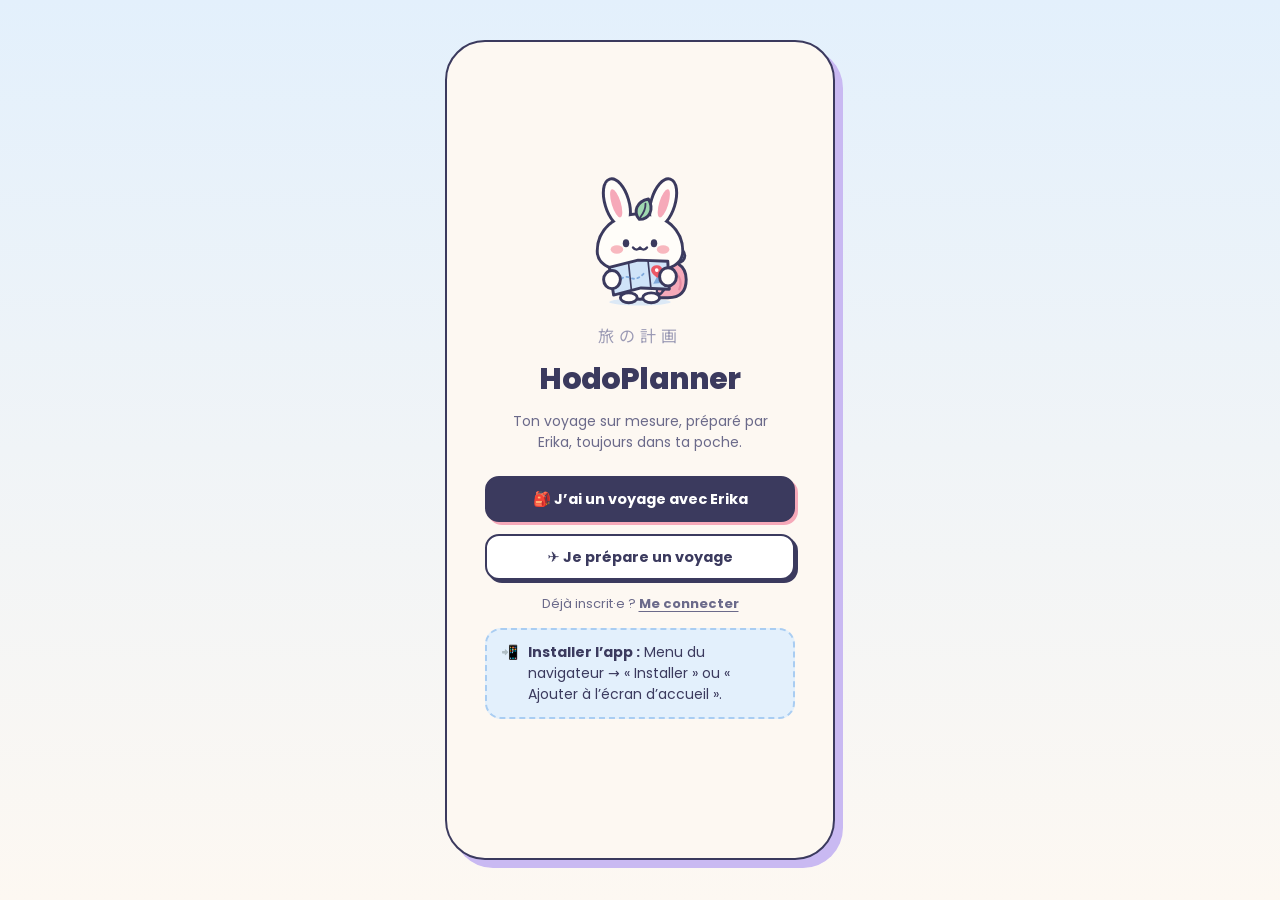
==== app/index.html @ 9a91592e "App HodoPlanner v1 branchée sur Supabase (et mode démo) - app/ : app web installable pour les voyage" ====
<!DOCTYPE html>
<html lang="fr">
<head>
  <meta charset="UTF-8" />
  <meta name="viewport" content="width=device-width, initial-scale=1, viewport-fit=cover" />
  <title>HodoPlanner · mon voyage</title>
  <meta name="description" content="Ton voyage sur mesure préparé par Erika : réservations à cocher, programme jour par jour, carte et infos pratiques." />
  <meta name="robots" content="noindex" />
  <meta name="theme-color" content="#3b3a5e" />
  <link rel="manifest" href="manifest.webmanifest" />
  <link rel="icon" href="../images/brand/lapin-icone.svg" type="image/svg+xml" />
  <link rel="apple-touch-icon" href="../images/brand/lapin-app-192.png" />
  <meta name="apple-mobile-web-app-capable" content="yes" />
  <meta name="apple-mobile-web-app-title" content="HodoPlanner" />
  <link rel="preconnect" href="https://fonts.googleapis.com" />
  <link rel="preconnect" href="https://fonts.gstatic.com" crossorigin />
  <link href="https://fonts.googleapis.com/css2?family=Noto+Sans+JP:wght@400&family=Poppins:wght@400;500;600;700;800&display=swap" rel="stylesheet" />
  <link rel="stylesheet" href="../assets/planner.css" />
  <link rel="stylesheet" href="../assets/vendor/leaflet/leaflet.css" />
  <link rel="stylesheet" href="app.css" />
</head>
<body data-no-banner>
  <div class="demo-tag" id="demoTag">Mode démo · données d’exemple <button type="button">tout remettre à zéro</button></div>
  <div class="stage"><div class="phone" id="phone"></div></div>

  <script src="config.js"></script>
  <script src="../assets/vendor/supabase/supabase.js"></script>
  <script src="../assets/vendor/leaflet/leaflet.js"></script>
  <script src="../assets/icons.js"></script>
  <script src="../assets/rules.js"></script>
  <script src="api.js"></script>
  <script src="app.js"></script>
  <script src="update.js"></script>
</body>
</html>
---- assets/planner.css ----
/* HodoPlanner · style « carnet de voyage », aligné sur HodoGuides bêta et les guides PDF
   (fond crème, contour marine, ombres pastel décalées, Poppins) */
:root{
  --ink:#3b3a5e;
  --ink-2:#6b6a8a;
  --ink-3:#9a99b4;
  --paper:#fdf8f2;
  --card:#ffffff;
  --tint:#f6f1fb;
  --pink:#f6a9b9;
  --pink-soft:#fde3ea;
  --blue:#a9cdf2;
  --blue-soft:#e3f0fc;
  --mint:#8fd6b1;
  --mint-soft:#dff5ea;
  --yellow:#ffd98a;
  --yellow-soft:#fff3d6;
  --lav:#c9b9f2;
  --lav-soft:#efe9fc;
  --red:#ec5866;
  --line:2.5px solid var(--ink);
  --radius:20px;
  --font:"Poppins",system-ui,-apple-system,"Segoe UI",sans-serif;
  --font-jp:"Noto Sans JP","Hiragino Sans","Yu Gothic",sans-serif;
  --safe-b:env(safe-area-inset-bottom,0px);
}

*{box-sizing:border-box}
html{-webkit-text-size-adjust:100%; scroll-behavior:smooth; scroll-padding-top:80px}
body{margin:0; background:var(--paper); color:var(--ink); font-family:var(--font); -webkit-font-smoothing:antialiased; line-height:1.55; font-size:15px}
a{color:inherit}
button{font:inherit; color:inherit; cursor:pointer}
img{max-width:100%}
h1,h2,h3{margin:0; font-weight:800; letter-spacing:-.4px; line-height:1.15}
p{margin:0}
.jp{font-family:var(--font-jp); font-weight:400; color:var(--ink-3); letter-spacing:0}
.muted{color:var(--ink-2)}
.small{font-size:13px; color:var(--ink-2)}
.hidden{display:none !important}

.wrap{max-width:1120px; margin:0 auto; padding:0 18px}
.wrap.narrow{max-width:880px}

/* ---------- Header ---------- */
.top{position:sticky; top:0; z-index:50; background:rgba(253,248,242,.92); backdrop-filter:blur(8px); -webkit-backdrop-filter:blur(8px); border-bottom:2px solid var(--ink)}
.top-in{display:flex; align-items:center; justify-content:space-between; gap:12px; padding:10px 18px; max-width:1120px; margin:0 auto}
.brand{display:flex; align-items:center; gap:8px; text-decoration:none; background:#fff; border:2px solid var(--ink); border-radius:14px; padding:3px 12px 3px 4px; box-shadow:2px 2px 0 var(--pink)}
.brand img{width:30px; height:30px; display:block}
.brand b{font-weight:800; font-size:17px; letter-spacing:-.3px}
.top-actions{display:flex; align-items:center; gap:8px}
.nav-links{display:none; gap:4px}
.nav-links a{padding:7px 12px; border-radius:12px; text-decoration:none; font-weight:600; font-size:14px}
.nav-links a:hover{background:var(--tint)}
@media (min-width:860px){ .nav-links{display:flex} }
.back-link{font-size:13.5px; font-weight:700; color:var(--ink-2); text-decoration:none}
.back-link:hover{color:var(--ink)}

/* ---------- Building blocks (identiques à HodoGuides) ---------- */
.card{background:var(--card); border:var(--line); border-radius:var(--radius); box-shadow:4px 4px 0 var(--sh, var(--pink)); padding:18px}
.label{display:inline-block; background:var(--lb, var(--pink)); color:var(--ink); font-size:10.5px; font-weight:700; letter-spacing:.14em; text-transform:uppercase; padding:5px 12px; border-radius:99px}
.kicker{display:inline-block; border:2px solid var(--ink); border-radius:99px; padding:4px 14px; font-size:10.5px; font-weight:700; letter-spacing:.14em; text-transform:uppercase; background:#fff}
.pill{display:inline-flex; align-items:center; gap:5px; border-radius:99px; padding:4px 11px; font-size:12px; font-weight:600; background:var(--bg, #fff); border:1.5px solid var(--b, transparent); white-space:nowrap}
.pill.strong{border:2px solid var(--ink); font-weight:700}
.pill.dark{background:var(--ink); color:#fff; border-color:var(--ink)}
.p-pink{--bg:var(--pink-soft); --b:var(--pink)}
.p-blue{--bg:var(--blue-soft); --b:var(--blue)}
.p-mint{--bg:var(--mint-soft); --b:var(--mint)}
.p-yellow{--bg:var(--yellow-soft); --b:var(--yellow)}
.p-lav{--bg:var(--lav-soft); --b:var(--lav)}

.btn{display:inline-flex; align-items:center; justify-content:center; gap:8px; min-height:46px; padding:0 20px; border-radius:14px; font-weight:700; font-size:14.5px; text-decoration:none; border:var(--line); background:#fff; color:var(--ink); box-shadow:3px 3px 0 var(--ink); transition:transform .1s ease, box-shadow .1s ease}
.btn:hover{transform:translate(-1px,-1px); box-shadow:4px 4px 0 var(--ink)}
.btn:active{transform:translate(2px,2px); box-shadow:1px 1px 0 var(--ink)}
.btn.dark{background:var(--ink); color:#fff; box-shadow:3px 3px 0 var(--pink)}
.btn.dark:hover{box-shadow:4px 4px 0 var(--pink)}
.btn.pink{background:var(--pink)}
.btn.yellow{background:var(--yellow)}
.btn.small{min-height:38px; padding:0 13px; font-size:13px; border-width:2px; box-shadow:2px 2px 0 var(--ink)}
.btn.dark.small{box-shadow:2px 2px 0 var(--pink)}
.btn[disabled]{opacity:.45; cursor:not-allowed; transform:none; box-shadow:2px 2px 0 var(--ink-3)}
.linklike{border:0; background:none; padding:0; font-weight:700; text-decoration:underline; text-underline-offset:3px}

.icon-tile{display:grid; place-items:center; width:46px; height:46px; flex:0 0 46px; background:var(--tint); border:2px solid var(--ink); border-radius:14px; font-size:18px}
.num{display:grid; place-items:center; width:32px; height:32px; flex:0 0 32px; border-radius:50%; background:var(--nb, var(--pink)); border:2px solid var(--ink); font-weight:800; font-size:13px}

/* encadrés du PDF */
.note{display:flex; gap:10px; align-items:flex-start; border:2px dashed var(--nb, var(--blue)); background:var(--nbg, var(--blue-soft)); border-radius:16px; padding:12px 14px; font-size:14px; line-height:1.5}
.note.warn{--nb:var(--pink); --nbg:var(--pink-soft)}
.note.tip{--nb:#e9b84d; --nbg:var(--yellow-soft)}
.note .ico{flex:0 0 auto; font-weight:800}

/* titres de section façon PDF : étiquette + gros titre + kanji */
.sec{padding:44px 0 0}
.sec-head{display:grid; gap:8px; margin-bottom:18px}
.sec-head h2{font-size:clamp(26px, 4.4vw, 36px); display:flex; align-items:baseline; gap:10px; flex-wrap:wrap}
.sec-head h2 .jp{font-size:15px}
.sec-head p{color:var(--ink-2); max-width:640px}

.grid-2, .grid-3, .grid-4{display:grid; gap:18px}
@media (min-width:760px){ .grid-2{grid-template-columns:repeat(2,minmax(0,1fr))} .grid-3{grid-template-columns:repeat(3,minmax(0,1fr))} .grid-4{grid-template-columns:repeat(2,minmax(0,1fr))} }
@media (min-width:1000px){ .grid-4{grid-template-columns:repeat(4,minmax(0,1fr))} }

/* ---------- Formulaires ---------- */
form{display:grid; grid-template-columns:minmax(0,1fr); gap:16px}
.field{display:grid; gap:6px; align-content:start}
label, .lbl{font-weight:700; font-size:13.5px; color:var(--ink)}
.help{font-size:12px; color:var(--ink-2)}
input:not([type="checkbox"]):not([type="radio"]), select, textarea{
  width:100%; border:2px solid var(--ink); background:#fff; color:var(--ink);
  border-radius:14px; padding:11px 13px; font:inherit; font-size:16px; outline:none; min-height:46px;
}
.field{min-width:0}
input, select, textarea{max-width:100%; min-width:0}
input[type="date"]{-webkit-appearance:none; appearance:none; display:block}
input:focus, select:focus, textarea:focus{box-shadow:3px 3px 0 var(--blue)}
input::placeholder, textarea::placeholder{color:var(--ink-3)}
textarea{min-height:110px; resize:vertical}
select{appearance:none; -webkit-appearance:none; background-image:linear-gradient(45deg, transparent 50%, var(--ink) 50%), linear-gradient(135deg, var(--ink) 50%, transparent 50%); background-position:calc(100% - 18px) 50%, calc(100% - 13px) 50%; background-size:5px 5px; background-repeat:no-repeat; padding-right:34px}
input[type="checkbox"]{width:18px; height:18px; accent-color:var(--ink); flex:0 0 auto; margin:2px 0 0}
.check{display:flex; gap:9px; align-items:flex-start; font-weight:600; font-size:14px}
.row{display:flex; gap:10px; flex-wrap:wrap; align-items:center}
.between{display:flex; gap:14px; align-items:flex-start; justify-content:space-between; flex-wrap:wrap}
.invalid{box-shadow:3px 3px 0 var(--red) !important}

/* ---------- Tableau façon PDF ---------- */
.table-wrap{border:var(--line); border-radius:18px; overflow:hidden; background:#fff; box-shadow:4px 4px 0 var(--sh, var(--blue))}
.table{width:100%; border-collapse:collapse; font-size:14px}
.table th{background:var(--ink); color:#fff; text-align:left; font-size:12.5px; font-weight:700; padding:10px 12px}
.table td{padding:11px 12px; border-top:1px solid #eee8f3; vertical-align:top}
.table tr:nth-child(even) td{background:#fbf8fd}

/* ---------- Footer ---------- */
.foot{margin-top:56px; padding:26px 18px calc(30px + var(--safe-b)); text-align:center; font-size:12.5px; color:var(--ink-3); border-top:2px dashed #e4dced}
.foot a{color:var(--ink-2); font-weight:600}
.foot nav{display:flex; gap:14px; justify-content:center; flex-wrap:wrap; margin-bottom:8px}

/* bandeau « bientôt » */
.soon-banner{text-align:center; font-size:12.5px; font-weight:600; color:#8a6a1f; background:var(--yellow-soft); border-bottom:2px dashed var(--yellow); padding:6px 12px}
.soon-banner a{color:inherit; font-weight:700}

/* flocons décoratifs (comme les pages du PDF) */
.flakes{position:absolute; inset:0; pointer-events:none; overflow:hidden}
.flakes span{position:absolute; color:#c9dcf3; font-size:18px}

.toast{position:fixed; z-index:90; left:50%; bottom:calc(var(--safe-b) + 24px); transform:translate(-50%, 20px); opacity:0; transition:all .25s; pointer-events:none;
  background:var(--ink); color:#fff; padding:10px 16px; border-radius:99px; font-weight:600; font-size:14px; max-width:calc(100% - 32px); text-align:center}
.toast.show{opacity:1; transform:translate(-50%, 0)}

@media print{
  .top, .foot, .no-print{display:none !important}
  body{background:#fff}
  .card{box-shadow:none; break-inside:avoid}
}
---- assets/vendor/leaflet/leaflet.css ----
/* required styles */

.leaflet-pane,
.leaflet-tile,
.leaflet-marker-icon,
.leaflet-marker-shadow,
.leaflet-tile-container,
.leaflet-pane > svg,
.leaflet-pane > canvas,
.leaflet-zoom-box,
.leaflet-image-layer,
.leaflet-layer {
	position: absolute;
	left: 0;
	top: 0;
	}
.leaflet-container {
	overflow: hidden;
	}
.leaflet-tile,
.leaflet-marker-icon,
.leaflet-marker-shadow {
	-webkit-user-select: none;
	   -moz-user-select: none;
	        user-select: none;
	  -webkit-user-drag: none;
	}
/* Prevents IE11 from highlighting tiles in blue */
.leaflet-tile::selection {
	background: transparent;
}
/* Safari renders non-retina tile on retina better with this, but Chrome is worse */
.leaflet-safari .leaflet-tile {
	image-rendering: -webkit-optimize-contrast;
	}
/* hack that prevents hw layers "stretching" when loading new tiles */
.leaflet-safari .leaflet-tile-container {
	width: 1600px;
	height: 1600px;
	-webkit-transform-origin: 0 0;
	}
.leaflet-marker-icon,
.leaflet-marker-shadow {
	display: block;
	}
/* .leaflet-container svg: reset svg max-width decleration shipped in Joomla! (joomla.org) 3.x */
/* .leaflet-container img: map is broken in FF if you have max-width: 100% on tiles */
.leaflet-container .leaflet-overlay-pane svg {
	max-width: none !important;
	max-height: none !important;
	}
.leaflet-container .leaflet-marker-pane img,
.leaflet-container .leaflet-shadow-pane img,
.leaflet-container .leaflet-tile-pane img,
.leaflet-container img.leaflet-image-layer,
.leaflet-container .leaflet-tile {
	max-width: none !important;
	max-height: none !important;
	width: auto;
	padding: 0;
	}

.leaflet-container img.leaflet-tile {
	/* See: https://bugs.chromium.org/p/chromium/issues/detail?id=600120 */
	mix-blend-mode: plus-lighter;
}

.leaflet-container.leaflet-touch-zoom {
	-ms-touch-action: pan-x pan-y;
	touch-action: pan-x pan-y;
	}
.leaflet-container.leaflet-touch-drag {
	-ms-touch-action: pinch-zoom;
	/* Fallback for FF which doesn't support pinch-zoom */
	touch-action: none;
	touch-action: pinch-zoom;
}
.leaflet-container.leaflet-touch-drag.leaflet-touch-zoom {
	-ms-touch-action: none;
	touch-action: none;
}
.leaflet-container {
	-webkit-tap-highlight-color: transparent;
}
.leaflet-container a {
	-webkit-tap-highlight-color: rgba(51, 181, 229, 0.4);
}
.leaflet-tile {
	filter: inherit;
	visibility: hidden;
	}
.leaflet-tile-loaded {
	visibility: inherit;
	}
.leaflet-zoom-box {
	width: 0;
	height: 0;
	-moz-box-sizing: border-box;
	     box-sizing: border-box;
	z-index: 800;
	}
/* workaround for https://bugzilla.mozilla.org/show_bug.cgi?id=888319 */
.leaflet-overlay-pane svg {
	-moz-user-select: none;
	}

.leaflet-pane         { z-index: 400; }

.leaflet-tile-pane    { z-index: 200; }
.leaflet-overlay-pane { z-index: 400; }
.leaflet-shadow-pane  { z-index: 500; }
.leaflet-marker-pane  { z-index: 600; }
.leaflet-tooltip-pane   { z-index: 650; }
.leaflet-popup-pane   { z-index: 700; }

.leaflet-map-pane canvas { z-index: 100; }
.leaflet-map-pane svg    { z-index: 200; }

.leaflet-vml-shape {
	width: 1px;
	height: 1px;
	}
.lvml {
	behavior: url(#default#VML);
	display: inline-block;
	position: absolute;
	}


/* control positioning */

.leaflet-control {
	position: relative;
	z-index: 800;
	pointer-events: visiblePainted; /* IE 9-10 doesn't have auto */
	pointer-events: auto;
	}
.leaflet-top,
.leaflet-bottom {
	position: absolute;
	z-index: 1000;
	pointer-events: none;
	}
.leaflet-top {
	top: 0;
	}
.leaflet-right {
	right: 0;
	}
.leaflet-bottom {
	bottom: 0;
	}
.leaflet-left {
	left: 0;
	}
.leaflet-control {
	float: left;
	clear: both;
	}
.leaflet-right .leaflet-control {
	float: right;
	}
.leaflet-top .leaflet-control {
	margin-top: 10px;
	}
.leaflet-bottom .leaflet-control {
	margin-bottom: 10px;
	}
.leaflet-left .leaflet-control {
	margin-left: 10px;
	}
.leaflet-right .leaflet-control {
	margin-right: 10px;
	}


/* zoom and fade animations */

.leaflet-fade-anim .leaflet-popup {
	opacity: 0;
	-webkit-transition: opacity 0.2s linear;
	   -moz-transition: opacity 0.2s linear;
	        transition: opacity 0.2s linear;
	}
.leaflet-fade-anim .leaflet-map-pane .leaflet-popup {
	opacity: 1;
	}
.leaflet-zoom-animated {
	-webkit-transform-origin: 0 0;
	    -ms-transform-origin: 0 0;
	        transform-origin: 0 0;
	}
svg.leaflet-zoom-animated {
	will-change: transform;
}

.leaflet-zoom-anim .leaflet-zoom-animated {
	-webkit-transition: -webkit-transform 0.25s cubic-bezier(0,0,0.25,1);
	   -moz-transition:    -moz-transform 0.25s cubic-bezier(0,0,0.25,1);
	        transition:         transform 0.25s cubic-bezier(0,0,0.25,1);
	}
.leaflet-zoom-anim .leaflet-tile,
.leaflet-pan-anim .leaflet-tile {
	-webkit-transition: none;
	   -moz-transition: none;
	        transition: none;
	}

.leaflet-zoom-anim .leaflet-zoom-hide {
	visibility: hidden;
	}


/* cursors */

.leaflet-interactive {
	cursor: pointer;
	}
.leaflet-grab {
	cursor: -webkit-grab;
	cursor:    -moz-grab;
	cursor:         grab;
	}
.leaflet-crosshair,
.leaflet-crosshair .leaflet-interactive {
	cursor: crosshair;
	}
.leaflet-popup-pane,
.leaflet-control {
	cursor: auto;
	}
.leaflet-dragging .leaflet-grab,
.leaflet-dragging .leaflet-grab .leaflet-interactive,
.leaflet-dragging .leaflet-marker-draggable {
	cursor: move;
	cursor: -webkit-grabbing;
	cursor:    -moz-grabbing;
	cursor:         grabbing;
	}

/* marker & overlays interactivity */
.leaflet-marker-icon,
.leaflet-marker-shadow,
.leaflet-image-layer,
.leaflet-pane > svg path,
.leaflet-tile-container {
	pointer-events: none;
	}

.leaflet-marker-icon.leaflet-interactive,
.leaflet-image-layer.leaflet-interactive,
.leaflet-pane > svg path.leaflet-interactive,
svg.leaflet-image-layer.leaflet-interactive path {
	pointer-events: visiblePainted; /* IE 9-10 doesn't have auto */
	pointer-events: auto;
	}

/* visual tweaks */

.leaflet-container {
	background: #ddd;
	outline-offset: 1px;
	}
.leaflet-container a {
	color: #0078A8;
	}
.leaflet-zoom-box {
	border: 2px dotted #38f;
	background: rgba(255,255,255,0.5);
	}


/* general typography */
.leaflet-container {
	font-family: "Helvetica Neue", Arial, Helvetica, sans-serif;
	font-size: 12px;
	font-size: 0.75rem;
	line-height: 1.5;
	}


/* general toolbar styles */

.leaflet-bar {
	box-shadow: 0 1px 5px rgba(0,0,0,0.65);
	border-radius: 4px;
	}
.leaflet-bar a {
	background-color: #fff;
	border-bottom: 1px solid #ccc;
	width: 26px;
	height: 26px;
	line-height: 26px;
	display: block;
	text-align: center;
	text-decoration: none;
	color: black;
	}
.leaflet-bar a,
.leaflet-control-layers-toggle {
	background-position: 50% 50%;
	background-repeat: no-repeat;
	display: block;
	}
.leaflet-bar a:hover,
.leaflet-bar a:focus {
	background-color: #f4f4f4;
	}
.leaflet-bar a:first-child {
	border-top-left-radius: 4px;
	border-top-right-radius: 4px;
	}
.leaflet-bar a:last-child {
	border-bottom-left-radius: 4px;
	border-bottom-right-radius: 4px;
	border-bottom: none;
	}
.leaflet-bar a.leaflet-disabled {
	cursor: default;
	background-color: #f4f4f4;
	color: #bbb;
	}

.leaflet-touch .leaflet-bar a {
	width: 30px;
	height: 30px;
	line-height: 30px;
	}
.leaflet-touch .leaflet-bar a:first-child {
	border-top-left-radius: 2px;
	border-top-right-radius: 2px;
	}
.leaflet-touch .leaflet-bar a:last-child {
	border-bottom-left-radius: 2px;
	border-bottom-right-radius: 2px;
	}

/* zoom control */

.leaflet-control-zoom-in,
.leaflet-control-zoom-out {
	font: bold 18px 'Lucida Console', Monaco, monospace;
	text-indent: 1px;
	}

.leaflet-touch .leaflet-control-zoom-in, .leaflet-touch .leaflet-control-zoom-out  {
	font-size: 22px;
	}


/* layers control */

.leaflet-control-layers {
	box-shadow: 0 1px 5px rgba(0,0,0,0.4);
	background: #fff;
	border-radius: 5px;
	}
.leaflet-control-layers-toggle {
	background-image: url(images/layers.png);
	width: 36px;
	height: 36px;
	}
.leaflet-retina .leaflet-control-layers-toggle {
	background-image: url(images/layers-2x.png);
	background-size: 26px 26px;
	}
.leaflet-touch .leaflet-control-layers-toggle {
	width: 44px;
	height: 44px;
	}
.leaflet-control-layers .leaflet-control-layers-list,
.leaflet-control-layers-expanded .leaflet-control-layers-toggle {
	display: none;
	}
.leaflet-control-layers-expanded .leaflet-control-layers-list {
	display: block;
	position: relative;
	}
.leaflet-control-layers-expanded {
	padding: 6px 10px 6px 6px;
	color: #333;
	background: #fff;
	}
.leaflet-control-layers-scrollbar {
	overflow-y: scroll;
	overflow-x: hidden;
	padding-right: 5px;
	}
.leaflet-control-layers-selector {
	margin-top: 2px;
	position: relative;
	top: 1px;
	}
.leaflet-control-layers label {
	display: block;
	font-size: 13px;
	font-size: 1.08333em;
	}
.leaflet-control-layers-separator {
	height: 0;
	border-top: 1px solid #ddd;
	margin: 5px -10px 5px -6px;
	}

/* Default icon URLs */
.leaflet-default-icon-path { /* used only in path-guessing heuristic, see L.Icon.Default */
	background-image: url(images/marker-icon.png);
	}


/* attribution and scale controls */

.leaflet-container .leaflet-control-attribution {
	background: #fff;
	background: rgba(255, 255, 255, 0.8);
	margin: 0;
	}
.leaflet-control-attribution,
.leaflet-control-scale-line {
	padding: 0 5px;
	color: #333;
	line-height: 1.4;
	}
.leaflet-control-attribution a {
	text-decoration: none;
	}
.leaflet-control-attribution a:hover,
.leaflet-control-attribution a:focus {
	text-decoration: underline;
	}
.leaflet-attribution-flag {
	display: inline !important;
	vertical-align: baseline !important;
	width: 1em;
	height: 0.6669em;
	}
.leaflet-left .leaflet-control-scale {
	margin-left: 5px;
	}
.leaflet-bottom .leaflet-control-scale {
	margin-bottom: 5px;
	}
.leaflet-control-scale-line {
	border: 2px solid #777;
	border-top: none;
	line-height: 1.1;
	padding: 2px 5px 1px;
	white-space: nowrap;
	-moz-box-sizing: border-box;
	     box-sizing: border-box;
	background: rgba(255, 255, 255, 0.8);
	text-shadow: 1px 1px #fff;
	}
.leaflet-control-scale-line:not(:first-child) {
	border-top: 2px solid #777;
	border-bottom: none;
	margin-top: -2px;
	}
.leaflet-control-scale-line:not(:first-child):not(:last-child) {
	border-bottom: 2px solid #777;
	}

.leaflet-touch .leaflet-control-attribution,
.leaflet-touch .leaflet-control-layers,
.leaflet-touch .leaflet-bar {
	box-shadow: none;
	}
.leaflet-touch .leaflet-control-layers,
.leaflet-touch .leaflet-bar {
	border: 2px solid rgba(0,0,0,0.2);
	background-clip: padding-box;
	}


/* popup */

.leaflet-popup {
	position: absolute;
	text-align: center;
	margin-bottom: 20px;
	}
.leaflet-popup-content-wrapper {
	padding: 1px;
	text-align: left;
	border-radius: 12px;
	}
.leaflet-popup-content {
	margin: 13px 24px 13px 20px;
	line-height: 1.3;
	font-size: 13px;
	font-size: 1.08333em;
	min-height: 1px;
	}
.leaflet-popup-content p {
	margin: 17px 0;
	margin: 1.3em 0;
	}
.leaflet-popup-tip-container {
	width: 40px;
	height: 20px;
	position: absolute;
	left: 50%;
	margin-top: -1px;
	margin-left: -20px;
	overflow: hidden;
	pointer-events: none;
	}
.leaflet-popup-tip {
	width: 17px;
	height: 17px;
	padding: 1px;

	margin: -10px auto 0;
	pointer-events: auto;

	-webkit-transform: rotate(45deg);
	   -moz-transform: rotate(45deg);
	    -ms-transform: rotate(45deg);
	        transform: rotate(45deg);
	}
.leaflet-popup-content-wrapper,
.leaflet-popup-tip {
	background: white;
	color: #333;
	box-shadow: 0 3px 14px rgba(0,0,0,0.4);
	}
.leaflet-container a.leaflet-popup-close-button {
	position: absolute;
	top: 0;
	right: 0;
	border: none;
	text-align: center;
	width: 24px;
	height: 24px;
	font: 16px/24px Tahoma, Verdana, sans-serif;
	color: #757575;
	text-decoration: none;
	background: transparent;
	}
.leaflet-container a.leaflet-popup-close-button:hover,
.leaflet-container a.leaflet-popup-close-button:focus {
	color: #585858;
	}
.leaflet-popup-scrolled {
	overflow: auto;
	}

.leaflet-oldie .leaflet-popup-content-wrapper {
	-ms-zoom: 1;
	}
.leaflet-oldie .leaflet-popup-tip {
	width: 24px;
	margin: 0 auto;

	-ms-filter: "progid:DXImageTransform.Microsoft.Matrix(M11=0.70710678, M12=0.70710678, M21=-0.70710678, M22=0.70710678)";
	filter: progid:DXImageTransform.Microsoft.Matrix(M11=0.70710678, M12=0.70710678, M21=-0.70710678, M22=0.70710678);
	}

.leaflet-oldie .leaflet-control-zoom,
.leaflet-oldie .leaflet-control-layers,
.leaflet-oldie .leaflet-popup-content-wrapper,
.leaflet-oldie .leaflet-popup-tip {
	border: 1px solid #999;
	}


/* div icon */

.leaflet-div-icon {
	background: #fff;
	border: 1px solid #666;
	}


/* Tooltip */
/* Base styles for the element that has a tooltip */
.leaflet-tooltip {
	position: absolute;
	padding: 6px;
	background-color: #fff;
	border: 1px solid #fff;
	border-radius: 3px;
	color: #222;
	white-space: nowrap;
	-webkit-user-select: none;
	-moz-user-select: none;
	-ms-user-select: none;
	user-select: none;
	pointer-events: none;
	box-shadow: 0 1px 3px rgba(0,0,0,0.4);
	}
.leaflet-tooltip.leaflet-interactive {
	cursor: pointer;
	pointer-events: auto;
	}
.leaflet-tooltip-top:before,
.leaflet-tooltip-bottom:before,
.leaflet-tooltip-left:before,
.leaflet-tooltip-right:before {
	position: absolute;
	pointer-events: none;
	border: 6px solid transparent;
	background: transparent;
	content: "";
	}

/* Directions */

.leaflet-tooltip-bottom {
	margin-top: 6px;
}
.leaflet-tooltip-top {
	margin-top: -6px;
}
.leaflet-tooltip-bottom:before,
.leaflet-tooltip-top:before {
	left: 50%;
	margin-left: -6px;
	}
.leaflet-tooltip-top:before {
	bottom: 0;
	margin-bottom: -12px;
	border-top-color: #fff;
	}
.leaflet-tooltip-bottom:before {
	top: 0;
	margin-top: -12px;
	margin-left: -6px;
	border-bottom-color: #fff;
	}
.leaflet-tooltip-left {
	margin-left: -6px;
}
.leaflet-tooltip-right {
	margin-left: 6px;
}
.leaflet-tooltip-left:before,
.leaflet-tooltip-right:before {
	top: 50%;
	margin-top: -6px;
	}
.leaflet-tooltip-left:before {
	right: 0;
	margin-right: -12px;
	border-left-color: #fff;
	}
.leaflet-tooltip-right:before {
	left: 0;
	margin-left: -12px;
	border-right-color: #fff;
	}

/* Printing */

@media print {
	/* Prevent printers from removing background-images of controls. */
	.leaflet-control {
		-webkit-print-color-adjust: exact;
		print-color-adjust: exact;
		}
	}
---- app/app.css ----
/* HodoPlanner · app (reprend le style de la maquette) */

    /* ---------- Cadre : plein écran sur mobile, téléphone sur ordinateur ---------- */
    html, body{height:100%}
    body{background:var(--paper); overflow:hidden}
    .stage{height:100%; display:grid; place-items:center}
    .demo-tag{display:none;}
    .demo-tag.on{display:block;}
    .demo-tag-x{position:fixed; z-index:1000; top:calc(env(safe-area-inset-top,0px) + 6px); left:50%; transform:translateX(-50%); font-size:11px; font-weight:700; color:#8a6a1f; background:var(--yellow-soft); border:1.5px dashed var(--yellow); border-radius:99px; padding:2px 10px; white-space:nowrap}
    .demo-tag button{border:0; background:none; font-weight:800; text-decoration:underline; padding:0 0 0 6px; font-size:11px; color:inherit}
    .phone{position:relative; width:100%; height:100%; display:flex; flex-direction:column; background:var(--paper); overflow:hidden}
    @media (min-width:700px){
      body{background:linear-gradient(180deg, var(--blue-soft), var(--paper))}
      .phone{width:390px; height:min(820px, calc(100vh - 70px)); border:var(--line); border-radius:40px; box-shadow:8px 8px 0 var(--lav)}
    }
    .screen{flex:1; min-height:0; overflow-y:auto; overscroll-behavior:contain; padding:16px 16px 28px}
    .screen.center{display:grid; align-content:center; gap:14px; text-align:center; justify-items:center}
    .screen.flush{padding:0; overflow:hidden; position:relative}
    .stack, form{display:grid; grid-template-columns:minmax(0,1fr); gap:12px}
    .two{display:grid; grid-template-columns:repeat(2,minmax(0,1fr)); gap:10px}

    /* ---------- En-tête ---------- */
    .app-top{display:flex; align-items:center; gap:10px; padding:calc(env(safe-area-inset-top,0px) + 30px) 14px 10px; border-bottom:2px solid var(--ink); background:#fff}
    @media (min-width:700px){ .app-top{padding-top:14px} }
    .app-top b{font-size:16px; line-height:1.2; display:block}
    .app-top small{display:block; font-size:11.5px; color:var(--ink-2); font-weight:600}
    .app-top .sp{flex:1}
    .icon-btn{width:38px; height:38px; flex:0 0 38px; border-radius:12px; border:2px solid var(--ink); background:#fff; font-weight:800; display:grid; place-items:center; padding:0}
    .erika-top{background:var(--ink); color:#fff}
    .erika-top small{color:#d9d6ec}
    .erika-top .icon-btn, .erika-top .btn{color:var(--ink)}

    /* ---------- Barre d'onglets avec icônes dessinées ---------- */
    .tabs{display:grid; grid-template-columns:repeat(5,1fr); border-top:2px solid var(--ink); background:#fff; padding-bottom:var(--safe-b)}
    .tabs button{border:0; background:none; padding:6px 0 7px; display:grid; justify-items:center; gap:1px; font-size:10.5px; font-weight:700; color:var(--ink-3)}
    .tabs svg{width:30px; height:30px; transition:transform .15s}
    .tabs button:not(.on) svg{filter:grayscale(1); opacity:.5}
    .tabs button.on{color:var(--ink)}
    .tabs button.on svg{transform:translateY(-2px) scale(1.08)}

    /* ---------- Blocs ---------- */
    h1.big{font-size:30px; letter-spacing:-.8px}
    .sub{color:var(--ink-2); font-size:14px}
    .btn.block{width:100%}
    .card{padding:14px}
    .sec-t{display:flex; align-items:baseline; justify-content:space-between; gap:8px; margin:22px 0 10px}
    .sec-t h2{font-size:18px; display:flex; gap:6px; align-items:baseline}
    .sec-t h2 .jp{font-size:12px}
    .sec-t button{font-size:12.5px; font-weight:700; border:0; background:none; text-decoration:underline; text-underline-offset:3px; padding:0}
    .hello{background:linear-gradient(180deg, var(--blue-soft), #fff); --sh:var(--blue)}
    .hello h2{font-size:22px}
    .count{display:flex; gap:8px; margin-top:10px}
    .count div{flex:1; background:#fff; border:2px solid var(--ink); border-radius:14px; padding:7px 4px; text-align:center}
    .count b{display:block; font-size:21px; line-height:1.1}
    .count small{font-size:10.5px; color:var(--ink-2); font-weight:600}
    .bar{height:12px; border:2px solid var(--ink); border-radius:99px; background:#fff; overflow:hidden}
    .bar i{display:block; height:100%; background:var(--mint); border-right:2px solid var(--ink)}

    .item{display:flex; gap:11px; align-items:center; padding:10px 12px; width:100%; text-align:left; background:#fff; border:2px solid var(--ink); border-radius:16px; box-shadow:3px 3px 0 var(--sh, var(--pink))}
    .item + .item{margin-top:10px}
    .item .ic{flex:0 0 40px; width:40px; height:40px; display:grid; place-items:center; background:var(--tint); border-radius:12px}
    .item .tx{flex:1; min-width:0}
    .item .tx b{display:block; font-size:14px; line-height:1.25}
    .item .tx small{display:block; font-size:11.5px; color:var(--ink-2); font-weight:500; white-space:nowrap; overflow:hidden; text-overflow:ellipsis}
    .item .pill{font-size:10.5px; padding:2px 8px}
    .item.done{--sh:var(--mint); background:#fbfffd}
    .item.done .tx b{color:var(--ink-2)}
    .tick{flex:0 0 26px; width:26px; height:26px; border:2px solid var(--ink); border-radius:8px; display:grid; place-items:center; font-weight:800; font-size:14px; background:#fff}
    .item.done .tick{background:var(--mint)}
    .filters{display:flex; gap:6px; margin-bottom:12px; overflow-x:auto; scrollbar-width:none}
    .filters::-webkit-scrollbar{display:none}
    .filters button{flex:0 0 auto; border:2px solid var(--ink); background:#fff; border-radius:12px; padding:5px 12px; font-weight:700; font-size:12.5px}
    .filters button.on{background:var(--ink); color:#fff}

    /* jours */
    .day{display:flex; gap:12px; align-items:center; width:100%; text-align:left; background:#fff; border:2px solid var(--ink); border-radius:16px; padding:10px 12px; box-shadow:3px 3px 0 var(--sh, var(--mint))}
    .day + .day{margin-top:10px}
    .day .d{flex:0 0 50px; text-align:center; border:2px solid var(--ink); border-radius:12px; background:var(--c, #fff); padding:3px 0}
    .day .d b{display:block; font-size:18px; line-height:1.1}
    .day .d small{font-size:10px; font-weight:700; color:var(--ink-2); text-transform:uppercase}
    .day .tx{flex:1; min-width:0}
    .day .tx b{font-size:14.5px; display:block}
    .day .tx p{font-size:12px; color:var(--ink-2); white-space:nowrap; overflow:hidden; text-overflow:ellipsis}
    .day .chev{font-weight:800; color:var(--ink-3)}

    .dhero{display:flex; gap:12px; align-items:center; --sh:var(--mint)}
    .dhero .d{flex:0 0 62px; text-align:center; border:2px solid var(--ink); border-radius:14px; background:var(--c); padding:5px 0}
    .dhero .d b{display:block; font-size:24px; line-height:1}
    .dhero .d small{font-size:10.5px; font-weight:700; text-transform:uppercase; color:var(--ink-2)}
    .dhero h2{font-size:21px}
    .minimap{height:190px; border:var(--line); border-radius:18px; overflow:hidden; margin-top:14px; box-shadow:3px 3px 0 var(--blue)}
    .tl{position:relative; margin-top:6px}
    .stop{position:relative; display:grid; grid-template-columns:44px 1fr; gap:10px; padding-bottom:16px}
    .stop::before{content:""; position:absolute; left:21px; top:44px; bottom:0; border-left:2.5px dotted var(--ink-3)}
    .stop:last-child::before{display:none}
    .stop .ic{width:44px; height:44px; display:grid; place-items:center; background:#fff; border:2px solid var(--ink); border-radius:14px}
    .stop .when{font-size:10.5px; font-weight:700; letter-spacing:.1em; text-transform:uppercase; color:var(--red)}
    .stop b{display:block; font-size:15px}
    .stop p{font-size:13px; color:var(--ink-2)}
    .stop .tip{margin-top:6px; font-size:12.5px; background:var(--yellow-soft); border:1.5px dashed #e9b84d; border-radius:12px; padding:6px 9px}
    .stop a{font-size:12px; font-weight:700}
    .eat{display:grid; grid-template-columns:repeat(2,minmax(0,1fr)); gap:10px}
    .eat div{background:#fff; border:2px solid var(--ink); border-radius:14px; padding:10px; box-shadow:2px 2px 0 var(--pink)}
    .eat b{display:block; font-size:13.5px; margin-top:4px}
    .eat p{font-size:11.5px; color:var(--ink-2)}
    .nav2{display:flex; justify-content:space-between; gap:10px; margin-top:20px}

    /* carte */
    #tripMap{position:absolute; inset:0}
    .leaflet-container{background:#cfe6f7; font-family:var(--font)}
    .map-legend{position:absolute; z-index:500; top:10px; right:10px; background:#fff; border:2px solid var(--ink); border-radius:12px; padding:6px 10px; font-size:11px; font-weight:600; display:grid; gap:3px; box-shadow:2px 2px 0 var(--ink)}
    .map-legend i{display:inline-block; width:22px; margin-right:6px; vertical-align:middle; border-top:3px solid}
    .map-bases{position:absolute; z-index:500; left:0; right:0; bottom:10px; display:flex; gap:8px; overflow-x:auto; padding:4px 10px; scrollbar-width:none}
    .map-bases::-webkit-scrollbar{display:none}
    .map-bases button{flex:0 0 auto; background:#fff; border:2px solid var(--ink); border-radius:14px; padding:6px 12px; font-weight:700; font-size:12.5px; box-shadow:2px 2px 0 var(--ink); text-align:left}
    .map-bases button small{display:block; font-weight:600; font-size:10.5px; color:var(--ink-2)}
    .pin{display:grid; place-items:center; border:2.5px solid var(--ink); border-radius:50%; font-weight:800; color:var(--ink); box-shadow:2px 2px 0 var(--ink)}
    .pin.base{width:30px; height:30px; background:var(--pink); font-size:13px}
    .pin.spot{width:26px; height:26px; background:#fff; border-width:2px; box-shadow:none}
    .pin.spot svg{width:22px; height:22px}
    .pin.air{width:28px; height:28px; background:var(--blue-soft); font-size:14px}
    .leaflet-popup-content-wrapper{border:2px solid var(--ink); border-radius:14px; box-shadow:3px 3px 0 var(--ink)}
    .leaflet-popup-content{margin:10px 12px; font-size:13px}
    .leaflet-popup-content b{display:block; font-size:14px}
    .leaflet-popup-content button{margin-top:6px; border:2px solid var(--ink); background:var(--ink); color:#fff; border-radius:10px; padding:3px 10px; font-weight:700; font-size:12px}

    /* pratique */
    .tel{display:flex; gap:12px; align-items:center; padding:10px 12px; background:#fff; border:2px solid var(--ink); border-radius:14px; text-decoration:none}
    .tel + .tel{margin-top:8px}
    .tel b{display:block; font-size:14px}
    .tel small{display:block; font-size:11.5px; color:var(--ink-2)}
    .tel .num-big{margin-left:auto; font-size:18px; font-weight:800; background:var(--pink-soft); border:2px solid var(--ink); border-radius:12px; padding:2px 10px; white-space:nowrap}
    .info{display:grid; gap:4px}
    .info + .info{margin-top:12px}
    .info b{display:flex; gap:8px; align-items:center; font-size:14.5px}
    .info p{font-size:13px; color:var(--ink-2)}
    .src{font-size:11px; color:var(--ink-3); font-weight:600}
    .partner{font-size:10px; font-weight:700; color:#8a6a1f; background:var(--yellow-soft); border:1px dashed var(--yellow); border-radius:99px; padding:1px 7px; justify-self:start}
    .phrases{display:grid; gap:6px}
    .phrases div{display:flex; justify-content:space-between; gap:10px; background:#fff; border:1.5px solid #e4dced; border-radius:10px; padding:6px 10px; font-size:13px}
    .phrases div span:last-child{font-weight:700; text-align:right}

    /* fiche (bottom sheet) */
    .sheet-bg{position:absolute; inset:0; z-index:900; background:rgba(59,58,94,.3); opacity:0; pointer-events:none; transition:opacity .2s}
    .sheet-bg.show{opacity:1; pointer-events:auto}
    .sheet{position:absolute; z-index:901; left:0; right:0; bottom:0; max-height:88%; overflow-y:auto; background:var(--paper); border-top:var(--line); border-radius:24px 24px 0 0; box-shadow:0 -5px 0 var(--pink); padding:8px 16px calc(var(--safe-b) + 18px); transform:translateY(105%); transition:transform .28s cubic-bezier(.2,.8,.2,1)}
    .sheet.open{transform:none}
    .grip{width:44px; height:5px; border-radius:3px; background:#c9c6da; margin:4px auto 12px}
    .sheet h2{font-size:21px}
    .kv{display:grid; grid-template-columns:auto 1fr; gap:6px 14px; font-size:13px; margin:12px 0}
    .kv span{color:var(--ink-2); font-weight:600}
    .switch{position:relative; display:flex; align-items:center; justify-content:space-between; gap:12px; border:2px solid var(--ink); border-radius:16px; padding:12px 14px; background:#fff; font-weight:700; cursor:pointer}
    .switch input{position:absolute; opacity:0}
    .switch i{position:relative; width:48px; height:28px; border:2px solid var(--ink); border-radius:99px; background:#eee8f3; transition:background .15s; flex:0 0 auto}
    .switch i::after{content:""; position:absolute; top:2px; left:2px; width:20px; height:20px; border-radius:50%; background:#fff; border:2px solid var(--ink); transition:left .15s}
    .switch input:checked + i{background:var(--mint)}
    .switch input:checked + i::after{left:22px}
    .file{display:flex; gap:10px; align-items:center; border:2px dashed var(--ink-3); border-radius:14px; padding:10px 12px; font-size:13px; font-weight:600; color:var(--ink-2); cursor:pointer; background:#fff}
    .file input{display:none}

    .code{font-family:ui-monospace, Menlo, monospace; font-weight:800; letter-spacing:.12em; font-size:22px; background:#fff; border:2px dashed var(--ink); border-radius:14px; padding:10px 14px; text-align:center}
    input.code-in{text-transform:uppercase; letter-spacing:.12em; font-weight:700; text-align:center}

    /* étapes du projet */
    .track{display:grid; gap:0}
    .track div{display:flex; gap:10px; align-items:center; font-size:13px; font-weight:600; color:var(--ink-3); padding:5px 0}
    .track div i{flex:0 0 22px; height:22px; border-radius:50%; border:2px solid var(--ink-3); display:grid; place-items:center; font-style:normal; font-size:11px; font-weight:800; background:#fff}
    .track .ok{color:var(--ink)} .track .ok i{background:var(--mint); border-color:var(--ink)}
    .track .now{color:var(--ink)} .track .now i{background:var(--yellow); border-color:var(--ink)}
    .caps{display:grid; gap:8px}
    .caps div{display:flex; justify-content:space-between; gap:10px; align-items:center; font-size:13.5px; background:#fff; border:2px solid var(--ink); border-radius:12px; padding:6px 6px 6px 12px}
    .caps input{width:96px !important; flex:0 0 96px; min-height:36px !important; padding:4px 8px !important; text-align:right}

    .stars{display:flex; gap:6px; justify-content:center}
    .stars button{font-size:32px; border:0; background:none; padding:0; filter:grayscale(1); opacity:.4}
    .stars button.on{filter:none; opacity:1}

    /* vue Erika */
    .client{display:grid; gap:7px; width:100%; text-align:left}
    .client + .client{margin-top:12px}
    .client .row{justify-content:space-between}
    .client small{color:var(--ink-2); font-size:12px; font-weight:600}
    .todo-erika{display:flex; gap:10px; align-items:center; padding:10px 12px; width:100%; text-align:left; background:#fff; border:2px solid var(--ink); border-radius:14px; box-shadow:3px 3px 0 var(--sh, var(--yellow))}
    .todo-erika + .todo-erika{margin-top:10px}
    .todo-erika div{flex:1; min-width:0}
    .todo-erika small{display:block; font-size:11.5px; color:var(--ink-2)}
    .todo-erika.ok{--sh:var(--mint); opacity:.65}
    .srcs{display:flex; flex-wrap:wrap; gap:5px; margin-top:6px}
    .srcs span{font-size:10.5px; font-weight:700; border:1.5px solid var(--ink-3); border-radius:99px; padding:1px 8px; background:#fff}
    .srcs span.mine{border-color:var(--mint); background:var(--mint-soft)}
    .acts{display:flex; gap:6px; margin-top:8px; flex-wrap:wrap}
    .acts button{border:2px solid var(--ink); background:#fff; border-radius:10px; padding:3px 10px; font-weight:700; font-size:12px}
    .acts button.on{background:var(--mint)}
    .acts button.off{background:var(--pink-soft); text-decoration:line-through}
    .icon-grid{display:grid; grid-template-columns:repeat(5,1fr); gap:8px}
    .icon-grid div{display:grid; justify-items:center; gap:2px; background:#fff; border:1.5px solid #e4dced; border-radius:12px; padding:6px 2px; font-size:9px; font-weight:600; color:var(--ink-2); overflow:hidden}
  
    /* --- ajouts de l'app --- */
    .demo-tag.on{display:block; position:fixed; z-index:1000; top:calc(env(safe-area-inset-top,0px) + 6px); left:50%; transform:translateX(-50%); font-size:11px; font-weight:700; color:#8a6a1f; background:var(--yellow-soft); border:1.5px dashed var(--yellow); border-radius:99px; padding:2px 10px; white-space:nowrap}
    .loading{display:grid; place-items:center; height:100%; color:var(--ink-3); font-weight:600}
    .err{color:var(--red); font-weight:600; font-size:13px}
    .rowx{display:grid; gap:8px; border:2px dashed var(--ink-3); border-radius:14px; padding:10px; background:#fff}
    .rowx .two{gap:8px}
    .rowx-head{display:flex; justify-content:space-between; align-items:center; font-weight:700; font-size:13px}
    .mini-x{border:2px solid var(--ink); background:#fff; border-radius:10px; padding:2px 9px; font-weight:800}
    .trip-card{display:grid; gap:6px; width:100%; text-align:left}
    .trip-card + .trip-card{margin-top:12px}
    .seg{display:flex; gap:6px; flex-wrap:wrap}
    .draft{border-style:dashed !important; opacity:.8}
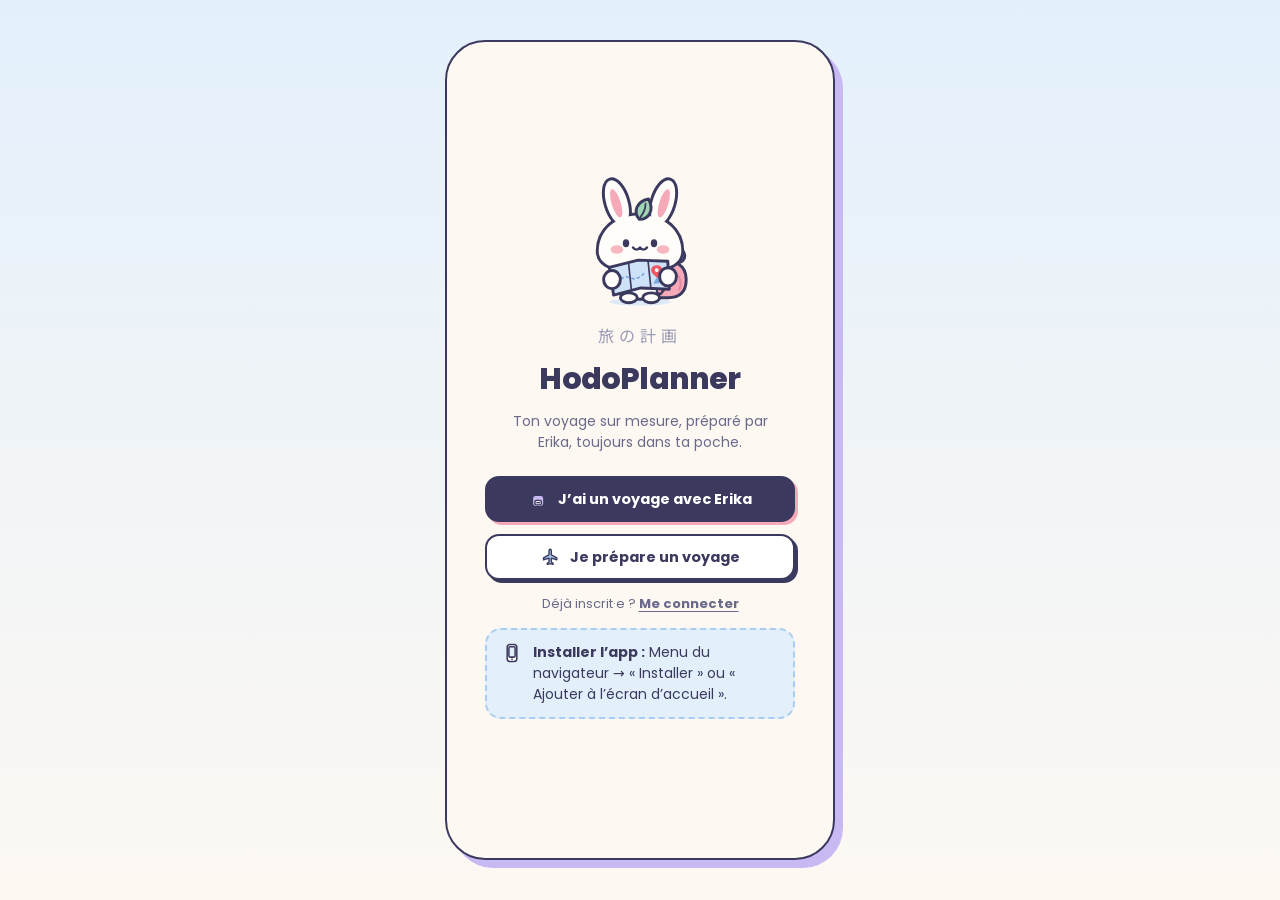
==== commit 689347c4: "Icônes dessinées à la place des emojis - assets/pictos.js : 39 pictogrammes dans le style du lapin (" ====
--- a/app/index.html
+++ b/app/index.html
@@ -26,6 +26,7 @@
   <script src="config.js"></script>
   <script src="../assets/vendor/supabase/supabase.js"></script>
   <script src="../assets/vendor/leaflet/leaflet.js"></script>
+  <script src="../assets/pictos.js"></script>
   <script src="../assets/icons.js"></script>
   <script src="../assets/rules.js"></script>
   <script src="api.js"></script>
--- a/assets/planner.css
+++ b/assets/planner.css
@@ -75,6 +75,9 @@
 .btn.dark:hover{box-shadow:4px 4px 0 var(--pink)}
 .btn.pink{background:var(--pink)}
 .btn.yellow{background:var(--yellow)}
+.top-actions .btn{white-space:nowrap}
+.lbl-wide{margin-left:2px}
+@media (max-width:479px){ .lbl-wide{display:none} }
 .btn.small{min-height:38px; padding:0 13px; font-size:13px; border-width:2px; box-shadow:2px 2px 0 var(--ink)}
 .btn.dark.small{box-shadow:2px 2px 0 var(--pink)}
 .btn[disabled]{opacity:.45; cursor:not-allowed; transform:none; box-shadow:2px 2px 0 var(--ink-3)}
@@ -134,6 +137,12 @@
 .foot a{color:var(--ink-2); font-weight:600}
 .foot nav{display:flex; gap:14px; justify-content:center; flex-wrap:wrap; margin-bottom:8px}
 
+/* pictogrammes (assets/pictos.js) */
+.pic{display:inline-flex; align-items:center; justify-content:center; line-height:0; vertical-align:-.3em; flex:0 0 auto}
+.pic.pic-auto svg{width:1.4em; height:1.4em}
+.btn .pic, .choice .pic, .pill .pic{margin-right:2px}
+.note .ico .pic svg{width:22px; height:22px}
+
 /* bandeau « bientôt » */
 .soon-banner{text-align:center; font-size:12.5px; font-weight:600; color:#8a6a1f; background:var(--yellow-soft); border-bottom:2px dashed var(--yellow); padding:6px 12px}
 .soon-banner a{color:inherit; font-weight:700}
